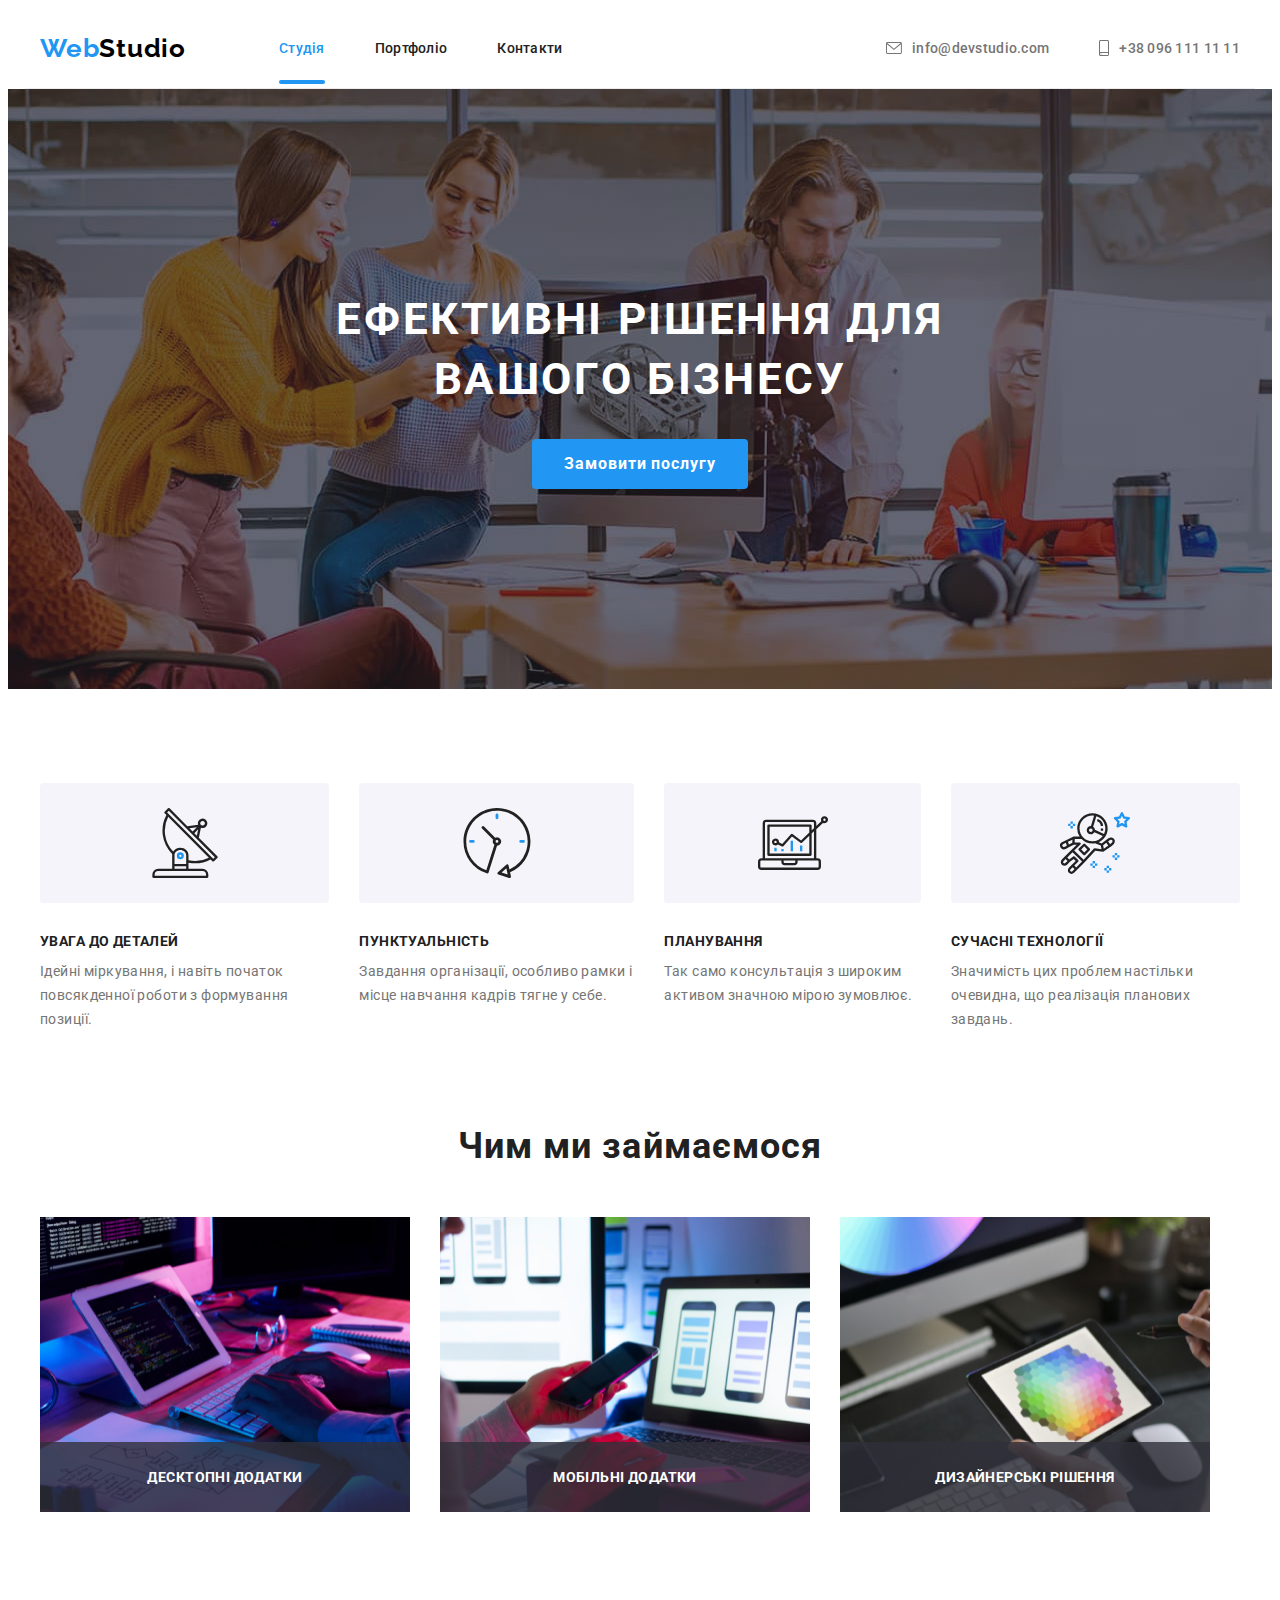
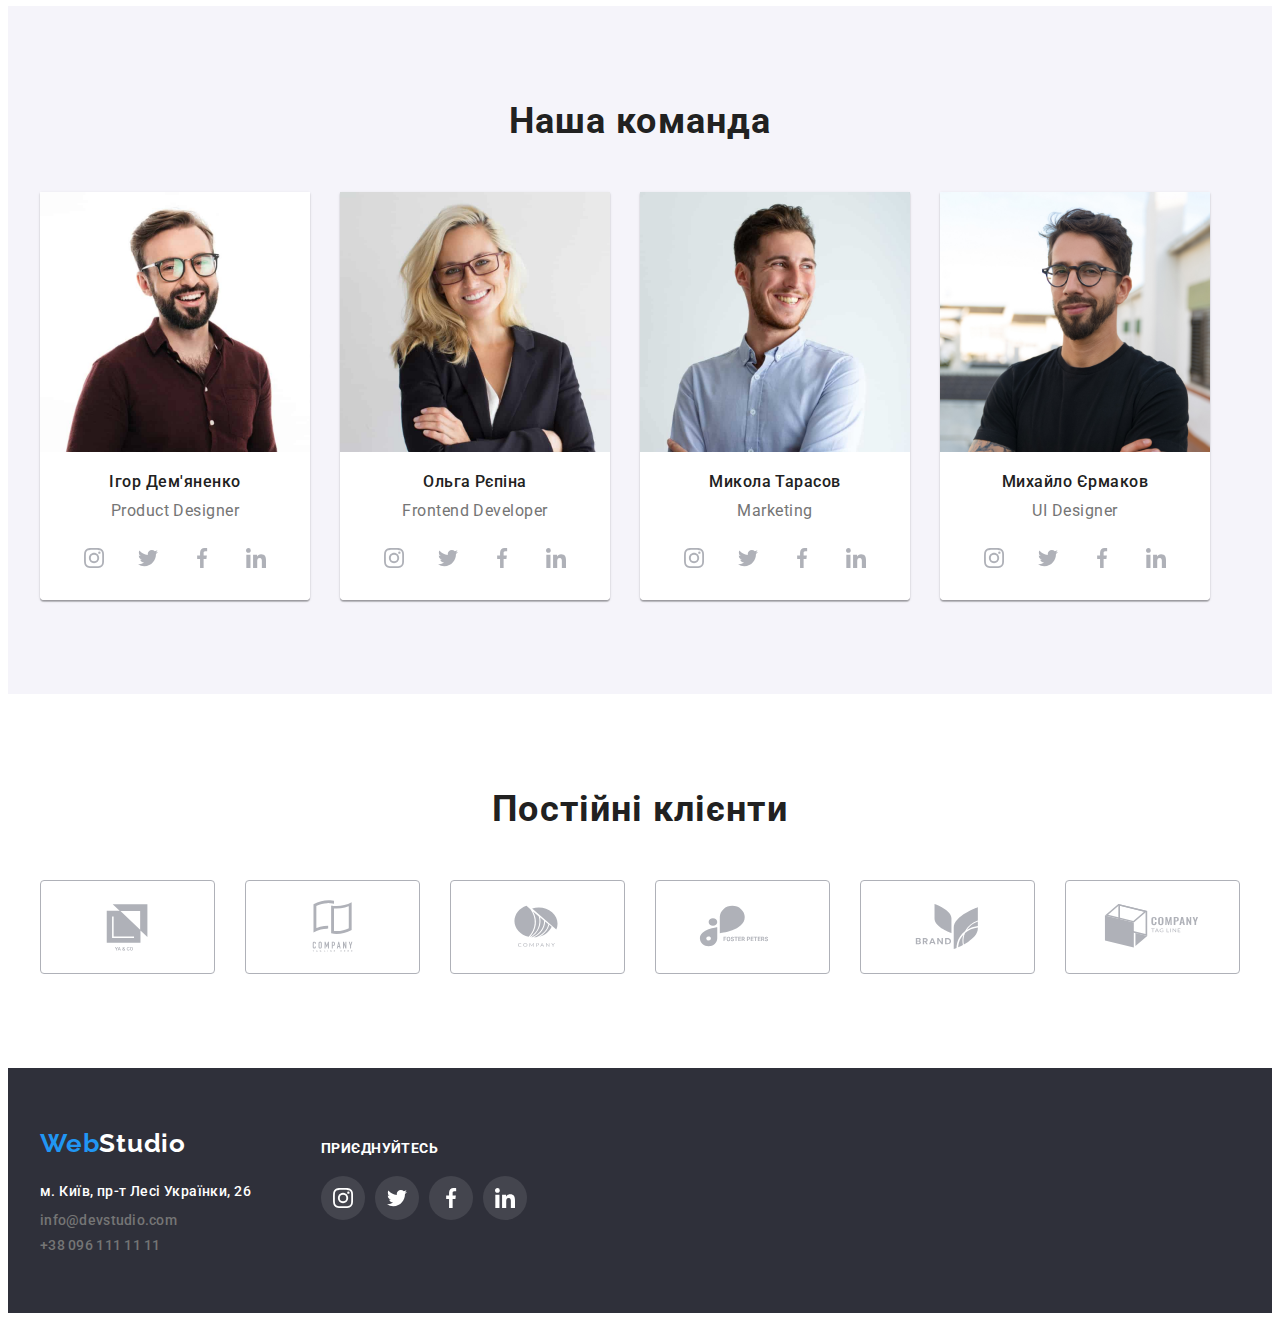
==== index.html @ 2f26e090 "start hw6" ====
<!DOCTYPE html>
<html lang="uk">
  <head>
    <meta charset="UTF-8" />
    <meta http-equiv="X-UA-Compatible" content="IE=edge" />
    <meta name="viewport" content="width=device-width, initial-scale=1.0" />
    <title>Web Studio</title>
    <!-- Fonts -->
    <link rel="preconnect" href="https://fonts.googleapis.com" />
    <link rel="preconnect" href="https://fonts.gstatic.com" crossorigin />
    <link
      href="https://fonts.googleapis.com/css2?family=Raleway:wght@700&family=Roboto:wght@400;500;700;900&display=swap"
      rel="stylesheet"
    />
    <!-- Modern-normalize -->
    <link
      rel="stylesheet"
      href="https://cdnjs.cloudflare.com/ajax/libs/modern-normalize/1.1.0/modern-normalize.min.css"
      integrity="sha512-wpPYUAdjBVSE4KJnH1VR1HeZfpl1ub8YT/NKx4PuQ5NmX2tKuGu6U/JRp5y+Y8XG2tV+wKQpNHVUX03MfMFn9Q=="
      crossorigin="anonymous"
      referrerpolicy="no-referrer"
    />
    <!-- Custom styles -->
    <link rel="stylesheet" href="./css/styles.css" />
  </head>
  <body class="page">
    <!--Стрічка навігації-->

    <header class="header">
      <div class="container header-container">
        <a class="link header-link" href="./index.html"
          ><span class="logo-first-color">Web</span><span class="logo-second-color">Studio</span>
        </a>
        <nav class="main-nav">
          <ul class="list header-nav-list">
            <li class="list-item">
              <a class="link current" href="./index.html">Студія</a>
            </li>
            <li class="list-item">
              <a class="link" href="./portfolio.html">Портфоліо</a>
            </li>
            <li class="list-item">
              <a class="link contacts" href="./index.html">Контакти</a>
            </li>
          </ul>
        </nav>
        <ul class="list header-list">
          <li>
            <a class="address-link" href="mailto:info@devstudio.com">
              <svg class="contacts-icon" width="16" height="12">
                <use href="./imeges/icons.svg#icon-envelope"></use>
              </svg>
              info@devstudio.com</a
            >
          </li>
          <li>
            <a class="address-link" href="tel:+380961111111">
              <svg class="contacts-icon" width="10" height="16">
                <use href="./imeges/icons.svg#icon-smartphone"></use>
              </svg>
              +38 096 111 11 11</a
            >
          </li>
        </ul>
      </div>
    </header>

    <main>
      <section class="section hero">
        <div class="container">
          <h1 class="hero-title">Ефективні рішення для вашого бізнесу</h1>
          <button class="hero-btn" type="button" data-modal-open>Замовити послугу</button>
        </div>
      </section>

      <!--Переваги компанії-->

      <section class="section about">
        <div class="container">
          <h2 class="about-title">Переваги компанії</h2>
          <ul class="list container-about">
            <li class="about-item">
              <div class="about-block">
                <svg class="about-icon" width="70" height="70">
                  <use href="./imeges/icons.svg#icon-antenna"></use>
                </svg>
              </div>
              <h3 class="about-preference">Увага до деталей</h3>
              <p class="about-txt"
                >Ідейні міркування, і навіть початок повсякденної роботи з формування позиції.</p
              >
            </li>
            <li class="about-item">
              <div class="about-block">
                <svg class="about-icon" width="70" height="70">
                  <use href="./imeges/icons.svg#icon-clock"></use>
                </svg>
              </div>
              <h3 class="about-preference">Пунктуальність</h3>
              <p class="about-txt"
                >Завдання організації, особливо рамки і місце навчання кадрів тягне у себе.</p
              >
            </li>
            <li class="about-item">
              <div class="about-block">
                <svg class="about-icon" width="70" height="70">
                  <use href="./imeges/icons.svg#icon-diagram"></use>
                </svg>
              </div>
              <h3 class="about-preference">Планування</h3>
              <p class="about-txt"
                >Так само консультація з широким активом значною мірою зумовлює.</p
              >
            </li>
            <li class="about-item">
              <div class="about-block">
                <svg class="about-icon" width="70" height="70">
                  <use href="./imeges/icons.svg#icon-astronaut"></use>
                </svg>
              </div>
              <h3 class="about-preference">Сучасні технології</h3>
              <p class="about-txt"
                >Значимість цих проблем настільки очевидна, що реалізація планових завдань.</p
              >
            </li>
          </ul>
        </div>
      </section>

      <!--Діяльність компанії-->

      <section class="section activity">
        <div class="container">
          <h2 class="activity-title">Чим ми займаємося</h2>
          <ul class="list container-activity">
            <li class="activity-item">
              <div class="act-thumb">
                <img
                  class="activity-img"
                  src="./imeges/company-activity/img.jpg"
                  alt="image-programer"
                  width="370"
                  height="295"
                />
                <div class="act-img-bloc">
                  <p class="act-img-title">Десктопні додатки</p>
                </div>
              </div>
            </li>
            <li class="activity-item">
              <div class="act-thumb">
              <img
                class="activity-img"
                src="./imeges/company-activity/img2.jpg"
                alt="developing-application"
                width="370"
                height="295"
              />
              <div class="act-img-bloc">
                <p class="act-img-title">Мобільні додатки</p>
              </div>
            </div>
            </li>
            <li class="activity-item">
              <div class="act-thumb">
              <img
                class="activity-img"
                src="./imeges/company-activity/img3.jpg"
                alt="web-design"
                width="370"
                height="295"
              />
              <div class="act-img-bloc">
                <p class="act-img-title">Дизайнерські рішення</p>
              </div>
            </div>
            </li>
          </ul>
        </div>
      </section>

      <!--Наша команда-->

      <section class="section team">
        <div class="container">
          <h2 class="team-title">Наша команда</h2>
          <ul class="list container-team">
            <li class="team-item">
              <img
                class="team-img"
                src="./imeges/our_team/img21.jpg"
                alt="igor_demjanenco"
                width="270"
                height="260"
              />
              <div class="team-card">
                <h3 class="team-expert">Ігор Дем'яненко</h3>
                <p class="team-profil">Product Designer</p>
                <ul class="social-list list">
                  <li class="social-item">
                    <a
                      class="social-link link"
                      href="https://www.instagram.com"
                      target="_blank"
                      rel="noopener noreferrer"
                      aria-label="Instagram"
                    >
                      <svg class="social-icon" width="20" height="20">
                        <use href="./imeges/icons.svg#icon-instagram"></use>
                      </svg>
                    </a>
                  </li>
                  <li class="social-item">
                    <a
                      class="social-link link"
                      href="https://twitter.com/"
                      target="_blank"
                      rel="noopener noreferrer"
                      aria-label="Instagram"
                    >
                      <svg class="social-icon" width="20" height="20">
                        <use href="./imeges/icons.svg#icon-twitter"></use>
                      </svg>
                    </a>
                  </li>
                  <li class="social-item">
                    <a
                      class="social-link link"
                      href="https://facebook.com/"
                      target="_blank"
                      rel="noopener noreferrer"
                      aria-label="Instagram"
                    >
                      <svg class="social-icon" width="20" height="20">
                        <use href="./imeges/icons.svg#icon-facebook"></use>
                      </svg>
                    </a>
                  </li>
                  <li class="social-item">
                    <a
                      class="social-link link"
                      href="https://www.linkedin.com"
                      target="_blank"
                      rel="noopener noreferrer"
                      aria-label="Instagram"
                    >
                      <svg class="social-icon" width="20" height="20">
                        <use href="./imeges/icons.svg#icon-linkedin"></use>
                      </svg>
                    </a>
                  </li>
                </ul>
              </div>
            </li>
            <li class="team-item">
              <img
                class="team-img"
                src="./imeges/our_team/img22.jpg"
                alt="olga_repina"
                width="270"
                height="260"
              />
              <div class="team-card">
                <h3 class="team-expert">Ольга Рєпіна</h3>
                <p class="team-profil">Frontend Developer</p>
                <ul class="social-list list">
                  <li class="social-item">
                    <a
                      class="social-link link"
                      href="https://www.instagram.com"
                      target="_blank"
                      rel="noopener noreferrer"
                      aria-label="Instagram"
                    >
                      <svg class="social-icon" width="20" height="20">
                        <use href="./imeges/icons.svg#icon-instagram"></use>
                      </svg>
                    </a>
                  </li>
                  <li class="social-item">
                    <a
                      class="social-link link"
                      href="https://twitter.com/"
                      target="_blank"
                      rel="noopener noreferrer"
                      aria-label="Instagram"
                    >
                      <svg class="social-icon" width="20" height="20">
                        <use href="./imeges/icons.svg#icon-twitter"></use>
                      </svg>
                    </a>
                  </li>
                  <li class="social-item">
                    <a
                      class="social-link link"
                      href="https://facebook.com/"
                      target="_blank"
                      rel="noopener noreferrer"
                      aria-label="Instagram"
                    >
                      <svg class="social-icon" width="20" height="20">
                        <use href="./imeges/icons.svg#icon-facebook"></use>
                      </svg>
                    </a>
                  </li>
                  <li class="social-item">
                    <a
                      class="social-link link"
                      href="https://www.linkedin.com"
                      target="_blank"
                      rel="noopener noreferrer"
                      aria-label="Instagram"
                    >
                      <svg class="social-icon" width="20" height="20">
                        <use href="./imeges/icons.svg#icon-linkedin"></use>
                      </svg>
                    </a>
                  </li>
                </ul>
              </div>
            </li>
            <li class="team-item">
              <img
                class="team-img"
                src="./imeges/our_team/img23.jpg"
                alt="mykola_tarasov"
                width="270"
                height="260"
              />
              <div class="team-card">
                <h3 class="team-expert">Микола Тарасов</h3>
                <p class="team-profil">Marketing</p>
                <ul class="social-list list">
                  <li class="social-item">
                    <a
                      class="social-link link"
                      href="https://www.instagram.com"
                      target="_blank"
                      rel="noopener noreferrer"
                      aria-label="Instagram"
                    >
                      <svg class="social-icon" width="20" height="20">
                        <use href="./imeges/icons.svg#icon-instagram"></use>
                      </svg>
                    </a>
                  </li>
                  <li class="social-item">
                    <a
                      class="social-link link"
                      href="https://twitter.com/"
                      target="_blank"
                      rel="noopener noreferrer"
                      aria-label="Instagram"
                    >
                      <svg class="social-icon" width="20" height="20">
                        <use href="./imeges/icons.svg#icon-twitter"></use>
                      </svg>
                    </a>
                  </li>
                  <li class="social-item">
                    <a
                      class="social-link link"
                      href="https://facebook.com/"
                      target="_blank"
                      rel="noopener noreferrer"
                      aria-label="Instagram"
                    >
                      <svg class="social-icon" width="20" height="20">
                        <use href="./imeges/icons.svg#icon-facebook"></use>
                      </svg>
                    </a>
                  </li>
                  <li class="social-item">
                    <a
                      class="social-link link"
                      href="https://www.linkedin.com"
                      target="_blank"
                      rel="noopener noreferrer"
                      aria-label="Instagram"
                    >
                      <svg class="social-icon" width="20" height="20">
                        <use href="./imeges/icons.svg#icon-linkedin"></use>
                      </svg>
                    </a>
                  </li>
                </ul>
              </div>
            </li>
            <li class="team-item">
              <img
                class="team-img"
                src="./imeges/our_team/img24.jpg"
                alt="mykhailo_ermakov"
                width="270"
                height="260"
              />
              <div class="team-card">
                <h3 class="team-expert">Михайло Єрмаков</h3>
                <p class="team-profil">UI Designer</p>
                <ul class="social-list list">
                  <li class="social-item">
                    <a
                      class="social-link link"
                      href="https://www.instagram.com"
                      target="_blank"
                      rel="noopener noreferrer"
                      aria-label="Instagram"
                    >
                      <svg class="social-icon" width="20" height="20">
                        <use href="./imeges/icons.svg#icon-instagram"></use>
                      </svg>
                    </a>
                  </li>
                  <li class="social-item">
                    <a
                      class="social-link link"
                      href="https://twitter.com/"
                      target="_blank"
                      rel="noopener noreferrer"
                      aria-label="Instagram"
                    >
                      <svg class="social-icon" width="20" height="20">
                        <use href="./imeges/icons.svg#icon-twitter"></use>
                      </svg>
                    </a>
                  </li>
                  <li class="social-item">
                    <a
                      class="social-link link"
                      href="https://facebook.com/"
                      target="_blank"
                      rel="noopener noreferrer"
                      aria-label="Instagram"
                    >
                      <svg class="social-icon" width="20" height="20">
                        <use href="./imeges/icons.svg#icon-facebook"></use>
                      </svg>
                    </a>
                  </li>
                  <li class="social-item">
                    <a
                      class="social-link link"
                      href="https://www.linkedin.com"
                      target="_blank"
                      rel="noopener noreferrer"
                      aria-label="Instagram"
                    >
                      <svg class="social-icon" width="20" height="20">
                        <use href="./imeges/icons.svg#icon-linkedin"></use>
                      </svg>
                    </a>
                  </li>
                </ul>
              </div>
            </li>
          </ul>
        </div>
      </section>

      <!--Клієнти компанії-->
      <section class="section client">
        <div class="container">
          <h2 class="client-title">Постійні клієнти</h2>
          <ul class="list clients-list">
            <li class="client-item">
              <a class="link client-link" href="">
                <svg class="client-icon" width="106" height="60">
                  <use href="./imeges/icons.svg#icon-Logo"></use>
                </svg>
              </a>
            </li>
            <li class="client-item">
              <a class="link client-link" href="">
                <svg class="client-icon" width="106" height="60">
                  <use href="./imeges/icons.svg#icon-Logo-1"></use>
                </svg>
              </a>
            </li>
            <li class="client-item">
              <a class="link client-link" href="">
                <svg class="client-icon" width="106" height="60">
                  <use href="./imeges/icons.svg#icon-Logo-2"></use>
                </svg>
              </a>
            </li>
            <li class="client-item">
              <a class="link client-link" href="">
                <svg class="client-icon" width="106" height="60">
                  <use href="./imeges/icons.svg#icon-Logo-3"></use>
                </svg>
              </a>
            </li>
            <li class="client-item">
              <a class="link client-link" href="">
                <svg class="client-icon" width="106" height="60">
                  <use href="./imeges/icons.svg#icon-Logo-4"></use>
                </svg>
              </a>
            </li>
            <li class="client-item">
              <a class="link client-link" href="">
                <svg class="client-icon" width="106" height="60">
                  <use href="./imeges/icons.svg#icon-Logo-5"></use>
                </svg>
              </a>
            </li>
          </ul>
        </div>
      </section>
    </main>

    <!--Нижній блок-->

    <footer class="footer">
      <div class="container footer-info">
        <div class="first-column">
          <a class="link" href="./index.html"
            ><span class="logo-first-color">Web</span
            ><span class="logo-sec-col-footer">Studio</span></a
          >
          <address class="container-address" style="font-style: normal">
            <ul class="list">
              <li class="address-link">
                <a
                  class="link address"
                  href="https://goo.gl/maps/CPtrU1FHBa2aNyZL9"
                  target="_blank"
                  rel="noopener noreferrer"
                  >м. Київ, пр-т Лесі Українки, 26</a
                >
              </li>
              <li class="address-item">
                <a class="address-link" href="mailto:info@devstudio.com">info@devstudio.com</a>
              </li>
              <li class="address-item">
                <a class="address-link" href="tel:+380961111111">+38 096 111 11 11</a>
              </li>
            </ul>
          </address>
        </div>
        <div class="social-icons-footer">
          <h3 class="under-social-icons">Приєднуйтесь</h3>
          <ul class="ft-social-list list">
            <li class="ft-social-item">
              <a
                class="ft-social-link link"
                href="https://www.instagram.com"
                target="_blank"
                rel="noopener noreferrer"
                aria-label="Instagram"
              >
                <svg class="ft-social-icon" width="20" height="20">
                  <use href="./imeges/icons.svg#icon-instagram"></use>
                </svg>
              </a>
            </li>
            <li class="social-item">
              <a
                class="ft-social-link link"
                href="https://twitter.com/"
                target="_blank"
                rel="noopener noreferrer"
                aria-label="Instagram"
              >
                <svg class="ft-social-icon" width="20" height="20">
                  <use href="./imeges/icons.svg#icon-twitter"></use>
                </svg>
              </a>
            </li>
            <li class="social-item">
              <a
                class="ft-social-link link"
                href="https://facebook.com/"
                target="_blank"
                rel="noopener noreferrer"
                aria-label="Instagram"
              >
                <svg class="ft-social-icon" width="20" height="20">
                  <use href="./imeges/icons.svg#icon-facebook"></use>
                </svg>
              </a>
            </li>
            <li class="social-item">
              <a
                class="ft-social-link link"
                href="https://www.linkedin.com"
                target="_blank"
                rel="noopener noreferrer"
                aria-label="Instagram"
              >
                <svg class="ft-social-icon" width="20" height="20">
                  <use href="./imeges/icons.svg#icon-linkedin"></use>
                </svg>
              </a>
            </li>
          </ul>
        </div>
      </div>
    </footer>

    <!--Modal window-->
    <div class="beckdrop is-hidden" data-modal>
      <div class="modal">
        <button class="modal-btn" type="button" data-modal-close>
          <svg class="icon-close" width="18" height="18">
            <use href="./imeges/icons.svg#icon-close"></use>
          </svg>
        </button>
      </div>
    </div>
    <script src="./js/modal.js"></script>
  </body>
</html>
---- css/styles.css ----
:root {
  /* Fonts */
  --main-font: 'Roboto', sans-serif;
  --secondary-font: 'Raleway', sans-serif;

  /* colors */
  --main-txt-cl: #212121;
  --light-txt-cl: #757575;
  --other-txt-cl: #ffffff;
  --accent-txt-cl: #2196f3;
  --gray-icon-cl: #afb1b8;

  /* Others */

  --anim-hover: 250ms cubic-bezier(0.4, 0, 0.2, 1);
}

.page {
  font-family: var(--main-font);
  font-size: 14px;
  text-align: center;
  color: var(--main-txt-cl);
}

/* reset */
.link,
.address-link {
  text-decoration: none;
}
.list {
  list-style: none;
}

.section {
  padding-top: 94px;
  padding-bottom: 94px;
}

h1,
h2,
h3,
h4,
h5,
h6,
p {
  margin: 0;
}

img {
  display: block;
}

.link {
  text-decoration: none;
  color: currentColor;
}

.list {
  list-style: none;
  margin: 0;
  padding: 0;
}

.container {
  width: 1200px;
  padding-left: 15px;
  padding-right: 15px;
  margin-left: auto;
  margin-right: auto;
}

/**
    |============================
    | Header
    |============================
  */

.header {
  text-align: left;
}

.header-container {
  display: flex;
  border-bottom: 1px solid #ececec;
  align-items: center;
}
.logo-first-color,
.logo-second-color,
.logo-sec-col-footer {
  font-family: var(--secondary-font);
  font-style: normal;
  font-weight: 700;
  font-size: 26px;
  line-height: 31px;
  letter-spacing: 0.03em;
}

.logo-first-color {
  color: var(--accent-txt-cl);
}

.logo-second-color {
  color: #000000;
}

.main-nav {
  margin-left: 93px;
  padding-top: 32px;
  padding-bottom: 32px;
}

.header-nav-list {
  display: flex;
  gap: 50px;
}

.header-list {
  display: flex;
  padding-top: 32px;
  margin-left: auto;
  gap: 50px;
  padding-bottom: 32px;
}

.link,
.address-link {
  font-weight: 500;
  line-height: calc(16 / 14);
  letter-spacing: 0.02em;
  color: var(--main-txt-cl);
  transition: color var(--anim-hover);
}

.address-link {
  color: var(--light-txt-cl);
  display: flex;
  gap: 10px;
  align-items: center;
}

.link:hover,
.link:focus,
.current,
.link:focus,
.address-link:hover,
.address-link:focus {
  color: var(--accent-txt-cl);
}

.contacts-icon {
  fill: currentColor;
}

.current {
  position: relative;
}

.current::after {
  content: '';
  display: block;

  position: absolute;
  left: 0;
  bottom: -28px;

  width: 100%;
  height: 4px;
  border-radius: 2px; 
  background-color: var(--accent-txt-cl);
}

/**
    |============================
    | Hero
    |============================
  */

.hero {
  max-width: 1600px;
  margin-left: auto;
  margin-right: auto;
  background-image: linear-gradient(to right, rgb(47, 48, 58, 0.4), rgba(47, 48, 58, 0.4)),
    url(../imeges/fon-img/Img.jpg);
  background-repeat: no-repeat;
  background-size: cover;
  background-position: center;

  background-color: #2f303a;
  padding-top: 200px;
  padding-bottom: 200px;
}

.hero-title {
  font-size: 44px;
  line-height: calc(60 / 44);
  letter-spacing: 0.06em;
  color: var(--other-txt-cl);
  text-transform: uppercase;
  margin-bottom: 30px;
  width: 696px;
  margin-left: auto;
  margin-right: auto;
}

.hero-btn {
  font-family: inherit;
  font-weight: 700;
  font-size: 16px;
  line-height: calc(30 / 16);
  letter-spacing: 0.06em;
  color: var(--other-txt-cl);
  background-color: var(--accent-txt-cl);
  cursor: pointer;
  border-radius: 4px;
  padding: 10px 32px;
  border: none;
  transition: background-color var(--anim-hover);
}


.hero-btn:hover,
.hero-btn:focus {
  background-color: #188ce8;
}

/**
    |============================
    | About
    |============================
  */
.about {
  text-align: left;
}

.container-about {
  display: flex;
  gap: 30px;
}

.about-item {
  flex-basis: ((100%-90px) / 4);
}

.about-block {
  display: flex;
  background-color: #f5f4fa;
  height: 120px;
  align-items: center;
  justify-content: center;
  border-radius: 4px;
  margin-bottom: 30px;
}

.about-title {
  position: absolute;
  width: 1px;
  height: 1px;
  margin: -1px;
  border: 0;
  padding: 0;
  white-space: nowrap;
  clip-path: inset(100%);
  clip: rect(0 0 0 0);
}

.about-preference {
  font-weight: 700;
  font-size: 14px;
  line-height: calc(16 / 14);
  letter-spacing: 0.03em;
  text-transform: uppercase;
}

.about-txt {
  font-size: 14px;
  line-height: calc(24 / 14);
  letter-spacing: 0.03em;
  color: var(--light-txt-cl);
  margin-top: 10px;
}

/**
    |============================
    | Activity
    |============================
  */

.activity {
  padding-top: 0px;
}

.activity-title {
  font-weight: 700;
  font-size: 36px;
  line-height: calc(42 / 36);
  letter-spacing: 0.03em;
  
}

.container-activity {
  display: flex;
  gap: 30px;
  margin-top: 50px;
  padding-top: 0px;
}

.act-thumb {
position: relative;
}

.act-img-bloc {
  position: absolute;
  bottom: 0;
  left: 0;

  width: 100%;
  height: 70px;
  background:rgba(47, 48, 58, 0.8);
  

  display: flex;
  align-items: center;
  justify-content: center;
}

.act-img-title {
  text-transform: uppercase;
  color: var(--other-txt-cl);
  font-weight: 700;
  line-height: calc(16 / 14);
  letter-spacing: 0.03em;
}










.act-img-title {

}

/**
    |============================
    | Team
    |============================
  */

.team {
  background-color: #f5f4fa;
}

.team-title {
  font-weight: 700;
  font-size: 36px;
  line-height: calc(42 / 36);
  letter-spacing: 0.03em;
}

.container-team {
  display: flex;
  margin-top: 50px;
  gap: 30px;
}

.team-card {
  padding-top: 20px;
  padding-bottom: 20px;
  background-color: var(--other-txt-cl);
  border-radius: 0px 0px 4px 4px;
}
.team-item {
  box-shadow: 0px 1px 3px rgba(0, 0, 0, 0.12), 0px 1px 1px rgba(0, 0, 0, 0.14),
    0px 2px 1px rgba(0, 0, 0, 0.2);
  border-radius: 0px 0px 4px 4px;
}

.team-expert {
  font-weight: 500;
  font-size: 16px;
  line-height: calc(19 / 16);
  letter-spacing: 0.03em;
  margin-bottom: 10px;
}

.team-profil {
  font-size: 16px;
  line-height: calc(19 / 16);
  letter-spacing: 0.03em;
  color: var(--light-txt-cl);
  margin-bottom: 16px;
}

.social-list {
  display: flex;
  gap: 10px;
  justify-content: center;
}

.social-link {
  display: flex;
  align-items: center;
  justify-content: center;
  width: 44px;
  height: 44px;
  background-color: var(--other-txt-cl);
  border-radius: 50%;
  color: var(--gray-icon-cl);
  transition: background-color var(--anim-hover), color var(--anim-hover);
}

.social-link:hover,
.social-link:focus {
  background-color: var(--accent-txt-cl);
  color: var(--other-txt-cl);
}

.social-icon {
  fill: currentColor;
}

/**
    |============================
    | Client
    |============================
  */

.client-title {
  font-weight: 700;
  font-size: 36px;
  line-height: calc(42 / 36);
  letter-spacing: 0.03em;
  margin-bottom: 50px;
}

.clients-list {
  display: flex;
  gap: 30px;
  justify-content: center;
}

.client-item {
  flex-basis: calc((100% - 150px) / 6);
}

.client-link {
  display: flex;
  align-items: center;
  justify-content: center;
  background-color: var(--other-txt-cl);
  color: var(--gray-icon-cl);
  height: 92px;
  border: 1px solid var(--gray-icon-cl);
  border-radius: 4px;
  transition: border-color var(--anim-hover), color var(--anim-hover);
}

.client-link:hover,
.client-link:focus {
  color: var(--accent-txt-cl);
  border-color: var(--accent-txt-cl);
}

.client-icon {
  fill: currentColor;
}

/**
    |============================
    | Footer
    |============================
  */

.footer {
  background-color: #2f303a;
  padding-top: 60px;
  padding-bottom: 60px;
}

.footer-info {
  display: flex;
  gap: 70px;
}

.footer,
.address {
  line-height: calc(24 / 14);
  letter-spacing: 0.03em;
  color: var(--other-txt-cl);
  text-align: left;
}

.container-address {
  margin-top: 20px;
}

.address-item {
  margin-top: 9px;
}

.logo-sec-col-footer {
  color: var(--other-txt-cl);
}

.under-social-icons {
  font-weight: 700;
  font-size: 14px;
  line-height: calc(16 / 14);
  letter-spacing: 0.03em;
  text-transform: uppercase;
  color: var(--other-txt-cl);
  margin-bottom: 20px;
  padding-top: 12px;
}

.ft-social-list {
  display: flex;
  gap: 10px;
  justify-content: center;
}

.ft-social-link {
  display: flex;
  align-items: center;
  justify-content: center;
  width: 44px;
  height: 44px;
  border-radius: 50%;
  background-color: rgba(255, 255, 255, 0.1);
  color: var(--other-txt-cl);
  transition: background-color var(--anim-hover), color var(--anim-hover);
}

.ft-social-link:hover,
.ft-social-link:focus {
  background-color: var(--accent-txt-cl);
  color: var(--other-txt-cl);
}

.ft-social-icon {
  fill: currentColor;
}

/*
    |============================
    |Modal window
    |============================
  */

.beckdrop {
  position: fixed;
  left: 0;
  top: 0;
  z-index: 100;

  width: 100%;
  height: 100%;
  background-color: rgba(0, 0, 0, 0.4);
  opacity: 1; 
  transition: opacity var(--anim-hover); 
}

.beckdrop.is-hidden {
  opacity: 0;
  pointer-events: none;
  visibility: hidden;
  opacity: 40%;
 
  
}

.modal {
  position: absolute;
  top: 50%;
  left: 50%;
  
  width: 528px;
  height: 581px;
  background: var(--other-txt-cl);
  box-shadow: 0px 1px 3px rgba(0, 0, 0, 0.12), 0px 1px 1px rgba(0, 0, 0, 0.14),
    0px 2px 1px rgba(0, 0, 0, 0.2);
  border-radius: 4px;

  transform: translate(-50%, -50%) scale(1); 
  transition: transform var(--anim-hover);

  animation: modal-anim 1000ms linear 200ms;
}

@keyframes modal-anim {
  0% {
    background-color: rgb(133, 25, 249);
    transform: rotate(360deg);
  }

  50% {
    background-color: rgb(46, 236, 246);
    transform: rotate(180deg);
  }

  100% {
    background-color: var(--other-txt-cl);
    transform: rotate(0px);
  }
}

.modal-btn {
  position: absolute;
  top: 8px;
  right: 8px;

  display: flex;
  align-items: center;
  justify-content: center;

  width: 30px;
  height: 30px;
  border-radius: 50%;
  background: var(--other-txt-cl);
  border: 1px solid rgba(0, 0, 0, 0.1);

  cursor: pointer;
}



/*
    |*********************************************************
    | Portfolio page
    |*********************************************************
  */

/*
    |============================
    |Filters
    |============================
  */

.container-filtrs {
  display: flex;
  gap: 8px;
  justify-content: center;
}

.filtrs-title {
  position: absolute;
  width: 1px;
  height: 1px;
  margin: -1px;
  border: 0;
  padding: 0;
  white-space: nowrap;
  clip-path: inset(100%);
  clip: rect(0 0 0 0);
  overflow: hidden;
}

.filtrs-btn {
  font-family: inherit;
  font-weight: 500;
  font-size: 16px;
  line-height: calc(26 / 16);
  letter-spacing: 0.03em;
  color: var(--main-txt-cl);
  background-color: #f5f4fa;
  padding: 6px 22px;
  border: none;
  border-radius: 4px;
  transition: background-color var(--anim-hover), 
  box-shadow var(--anim-hover),
  color var(--anim-hover);

  cursor: pointer;
}

.filtrs-btn:hover,
.filtrs-btn:focus {
  box-shadow: 0px 3px 1px rgba(0, 0, 0, 0.1), 0px 1px 2px rgba(0, 0, 0, 0.08),
    0px 2px 2px rgba(0, 0, 0, 0.12);
  color: var(--other-txt-cl);
  background-color: var(--accent-txt-cl);
}

.filtrs-btn:hover,
.filtrs-btn:focus {
  color: var(--other-txt-cl);
  background-color: var(--accent-txt-cl);
}

.filtrs-btn:active {
  color: var(--accent-txt-cl);
}

*/
/*
    |============================
    |Projects
    |============================
  */

.projects-title {
  position: absolute;
  width: 1px;
  height: 1px;
  margin: -1px;
  border: 0;
  padding: 0;
  white-space: nowrap;
  clip-path: inset(100%);
  clip: rect(0 0 0 0);
  overflow: hidden;
}

.container-project {
  display: flex;
  flex-wrap: wrap;
  margin-top: 50px;
  text-align: left;
}

.project-item {
  flex-basis: calc((100% - 60px) / 3);
  margin-right: 30px;
  margin-bottom: 30px;
}

.project-item:nth-child(3n) {
  margin-right: 0;
}

.project-item:nth-last-child(-n + 3) {
  margin-bottom: 0;
}

.project-link {
  display: block;
  transition: box-shadow var(--anim-hover);
}

.project-link:hover,
.project-link:focus {
  box-shadow: 0px 1px 1px rgba(0, 0, 0, 0.12), 0px 4px 4px rgba(0, 0, 0, 0.06),
    1px 4px 6px rgba(0, 0, 0, 0.16);
}

.project-thumb {
  position: relative;
  overflow: hidden;
}

.overlay {
  position: absolute;
  top: 0;
  left: 0;

  transform: translatey(100%);

  transition: transform var(--anim-hover);

  width: 100%;
  height: 101%;
  background: rgba(33, 150, 243, 0.9);
  padding: 20px;

  display: flex;
  align-items: center;
  justify-content: center;
}

.project-item:hover .overlay {
  transform: translatey(0);
}

.overlay-desc {
  color: var(--other-txt-cl);
  font-weight: 400;
  font-size: 18px;
  line-height: calc(28 / 18);
  letter-spacing: 0.03em;
}

.under-img {
  padding: 20px 24px;
  border-right: 1px solid #eeeeee;
  border-bottom: 1px solid #eeeeee;
  border-left: 1px solid #eeeeee;
}

.project-name {
  color: var(--main-txt-cl);
  font-weight: 700;
  font-size: 18px;
  line-height: calc(36 / 18);
  letter-spacing: 0.06em;
}

.project-filtr {
  font-size: 16px;
  line-height: calc(30 / 16);
  letter-spacing: 0.03em;
  color: var(--light-txt-cl);
  margin-top: 4px;
}
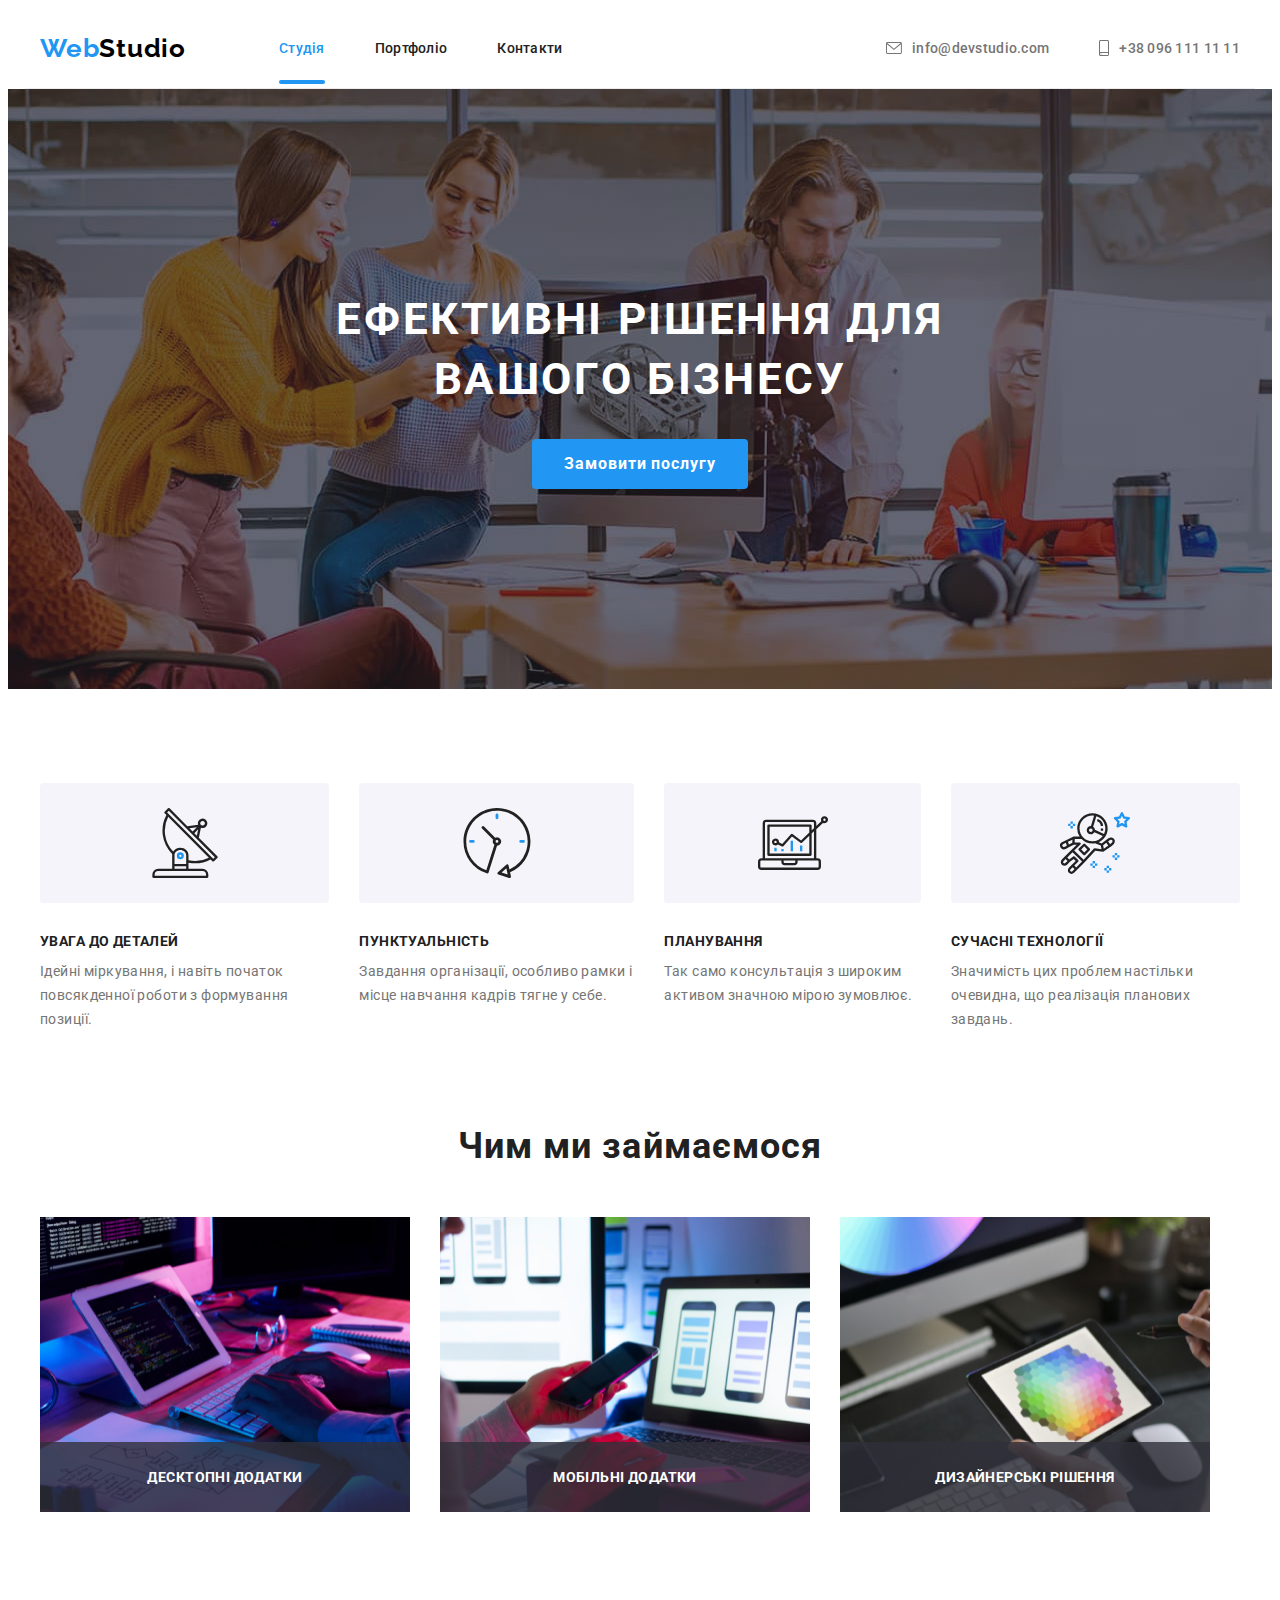
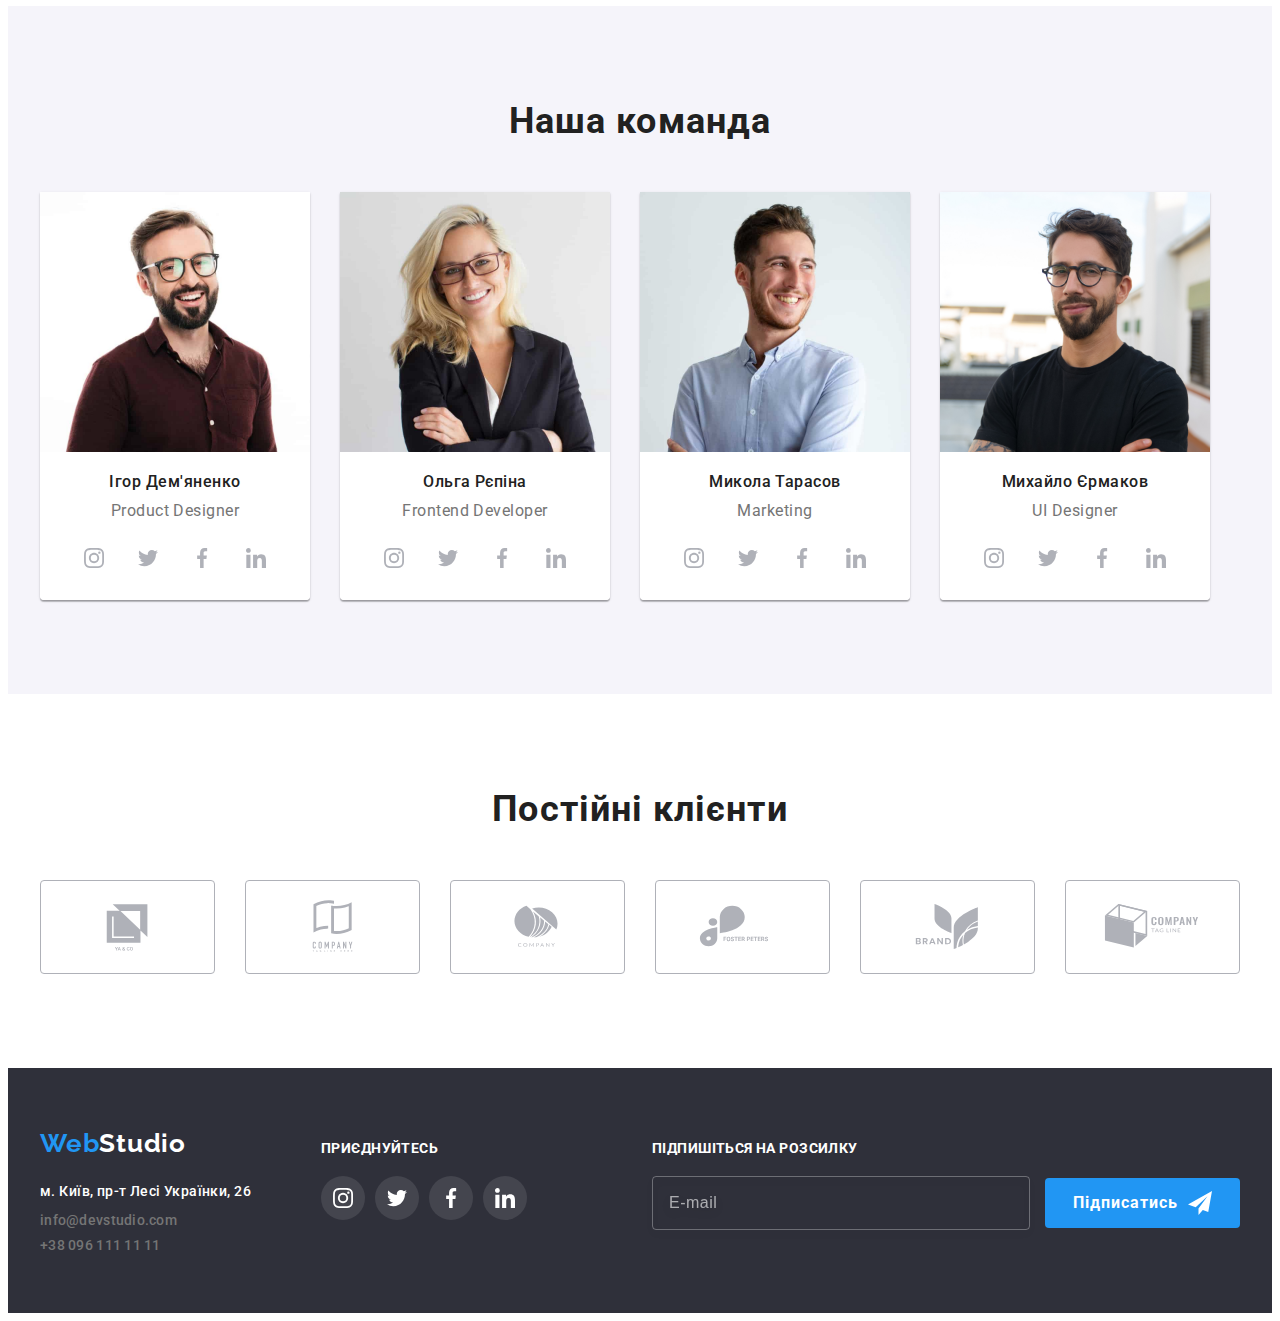
==== commit 59d0ea29: "hw 6 finish" ====
--- a/index.html
+++ b/index.html
@@ -149,31 +149,31 @@
             </li>
             <li class="activity-item">
               <div class="act-thumb">
-              <img
-                class="activity-img"
-                src="./imeges/company-activity/img2.jpg"
-                alt="developing-application"
-                width="370"
-                height="295"
-              />
-              <div class="act-img-bloc">
-                <p class="act-img-title">Мобільні додатки</p>
-              </div>
-            </div>
+                <img
+                  class="activity-img"
+                  src="./imeges/company-activity/img2.jpg"
+                  alt="developing-application"
+                  width="370"
+                  height="295"
+                />
+                <div class="act-img-bloc">
+                  <p class="act-img-title">Мобільні додатки</p>
+                </div>
+              </div>
             </li>
             <li class="activity-item">
               <div class="act-thumb">
-              <img
-                class="activity-img"
-                src="./imeges/company-activity/img3.jpg"
-                alt="web-design"
-                width="370"
-                height="295"
-              />
-              <div class="act-img-bloc">
-                <p class="act-img-title">Дизайнерські рішення</p>
-              </div>
-            </div>
+                <img
+                  class="activity-img"
+                  src="./imeges/company-activity/img3.jpg"
+                  alt="web-design"
+                  width="370"
+                  height="295"
+                />
+                <div class="act-img-bloc">
+                  <p class="act-img-title">Дизайнерські рішення</p>
+                </div>
+              </div>
             </li>
           </ul>
         </div>
@@ -595,6 +595,18 @@
             </li>
           </ul>
         </div>
+        <div class="email-form-ft">
+          <h3 class="ft-email-title">Підпишіться на розсилку</h3>
+          <lable class="ft-form-email">
+            <input class="ft-email" type="email" name="user-mail" required placeholder="E-mail" />
+            <button class="ft-btn-send" type="submit">
+              Підписатись
+              <svg class="ft-send-icon" width="24" height="24">
+                <use href="./imeges/icons.svg#icon-send"></use>
+              </svg>
+            </button>
+          </lable>
+        </div>
       </div>
     </footer>
 
@@ -606,6 +618,84 @@
             <use href="./imeges/icons.svg#icon-close"></use>
           </svg>
         </button>
+        <form class="register-form" name="register-form">
+          <strong class="register-form-title">Залиште свої дані, ми вам передзвонимо</strong>
+
+          <div class="register-form-group" role="group">
+            <label class="register-form-field">
+              <span class="register-form-label">Ім'я</span>
+              <input
+                class="register-form-input"
+                type="text"
+                name="user-name"
+                required
+                minlength="3"
+                placeholder="&nbsp;"
+              />
+              <svg class="register-form-icon" width="18" height="18">
+                <use href="./imeges/icons.svg#icon-person-form"></use>
+              </svg>
+            </label>
+
+            <label class="register-form-field">
+              <span class="register-form-label">Телефон</span>
+              <input
+                class="register-form-input"
+                type="text"
+                name="user-phone"
+                required
+                minlength="12"
+                maxlength="12"
+                placeholder="&nbsp;"
+              />
+              <svg class="register-form-icon" width="18" height="18">
+                <use href="./imeges/icons.svg#icon-phone-form"></use>
+              </svg>
+            </label>
+
+            <label class="register-form-field">
+              <span class="register-form-label">Пошта</span>
+              <input
+                class="register-form-input"
+                type="email"
+                name="user-mail"
+                required
+                placeholder="&nbsp;"
+              />
+              <svg class="register-form-icon" width="18" height="18">
+                <use href="./imeges/icons.svg#icon-email-form"></use>
+              </svg>
+            </label>
+
+            <label class="register-form-field">
+              <span class="register-form-label">Коментар</span>
+              <textarea
+                class="register-form-message"
+                name="user-message"
+                rows="5"
+                placeholder="Введіть текст"
+              ></textarea>
+            </label>
+          </div>
+
+          <label class="register-form-agreement">
+            <input
+              class="register-form-checkbox visually-hidden"
+              type="checkbox"
+              name="user-agreement"
+            />
+            <svg class="register-form-icons" width="16" height="15">
+              <use class="icon-checked" href="./imeges/icons.svg#icon-check-on"></use>
+              <use class="icon-unchecked" href="./imeges/icons.svg#icon-check-off"></use>
+            </svg>
+            <span class="register-form-desc">
+              Погоджуюся з розсилкою та приймаю
+              <a class="register-form-link" href="" target="_blank">Умови договору</a>
+            </span>
+          </label>
+
+          <button class="register-form-btn btn" type="submit">Відправити</button>
+        </form>
       </div>
     </div>
     <script src="./js/modal.js"></script>
--- a/css/styles.css
+++ b/css/styles.css
@@ -11,7 +11,6 @@
   --gray-icon-cl: #afb1b8;
 
   /* Others */
-
   --anim-hover: 250ms cubic-bezier(0.4, 0, 0.2, 1);
 }
 
@@ -165,7 +164,7 @@
 
   width: 100%;
   height: 4px;
-  border-radius: 2px; 
+  border-radius: 2px;
   background-color: var(--accent-txt-cl);
 }
 
@@ -216,7 +215,6 @@
   border: none;
   transition: background-color var(--anim-hover);
 }
-
 
 .hero-btn:hover,
 .hero-btn:focus {
@@ -294,7 +292,6 @@
   font-size: 36px;
   line-height: calc(42 / 36);
   letter-spacing: 0.03em;
-  
 }
 
 .container-activity {
@@ -305,7 +302,7 @@
 }
 
 .act-thumb {
-position: relative;
+  position: relative;
 }
 
 .act-img-bloc {
@@ -315,8 +312,7 @@
 
   width: 100%;
   height: 70px;
-  background:rgba(47, 48, 58, 0.8);
-  
+  background: rgba(47, 48, 58, 0.8);
 
   display: flex;
   align-items: center;
@@ -331,17 +327,7 @@
   letter-spacing: 0.03em;
 }
 
-
-
-
-
-
-
-
-
-
 .act-img-title {
-
 }
 
 /**
@@ -545,6 +531,80 @@
   fill: currentColor;
 }
 
+.ft-email-title {
+  font-weight: 700;
+  font-size: 14px;
+  line-height: calc(16 / 14);
+  letter-spacing: 0.03em;
+  text-transform: uppercase;
+  color: var(--other-txt-cl);
+  margin-bottom: 20px;
+  padding-top: 12px;
+}
+
+.email-form-ft {
+  margin-left: auto;
+}
+
+.ft-email {
+  width: 358px;
+  height: 50px;
+  background-color: inherit;
+  border: 1px solid rgba(255, 255, 255, 0.3);
+  filter: drop-shadow(0px 4px 4px rgba(0, 0, 0, 0.15));
+  border-radius: 4px;
+  padding-left: 16px;
+  outline: transparent;
+  
+
+  transition: border-color var(--anim-hover);
+}
+
+.ft-email:focus,
+.ft-email:not(:placeholder-shown) {
+  border-color: var(--accent-txt-cl);
+}
+
+.ft-email::placeholder {
+  font-size: 16px;
+  line-height: calc(20 / 16);
+  letter-spacing: 0.03em;
+  color: rgba(255, 255, 255, 0.6);
+}
+
+.ft-btn-send {
+  position: relative;
+  font-family: inherit;
+  font-weight: 700;
+  font-size: 16px;
+  line-height: calc(30 / 16);
+  letter-spacing: 0.06em;
+  color: var(--other-txt-cl);
+  background-color: var(--accent-txt-cl);
+  margin-left: 12px;
+  
+
+  border-radius: 4px;
+  padding: 10px 62px 10px 28px;
+  border: none;
+  transition: background-color var(--anim-hover);
+
+  cursor: pointer;
+}
+
+.ft-btn-send:hover,
+.ft-btn-send:focus {
+  background-color: #188ce8;
+}
+
+.ft-send-icon {
+  position: absolute;
+  right: 28px;
+  bottom: 13px;
+  margin-left: 10px;
+  fill: var(--other-txt-cl);
+}
+
 /*
     |============================
     |Modal window
@@ -560,8 +620,8 @@
   width: 100%;
   height: 100%;
   background-color: rgba(0, 0, 0, 0.4);
-  opacity: 1; 
-  transition: opacity var(--anim-hover); 
+  opacity: 1;
+  transition: opacity var(--anim-hover);
 }
 
 .beckdrop.is-hidden {
@@ -569,15 +629,13 @@
   pointer-events: none;
   visibility: hidden;
   opacity: 40%;
- 
-  
 }
 
 .modal {
   position: absolute;
   top: 50%;
   left: 50%;
-  
+
   width: 528px;
   height: 581px;
   background: var(--other-txt-cl);
@@ -585,27 +643,9 @@
     0px 2px 1px rgba(0, 0, 0, 0.2);
   border-radius: 4px;
 
-  transform: translate(-50%, -50%) scale(1); 
+  transform: translate(-50%, -50%) scale(1);
   transition: transform var(--anim-hover);
-
-  animation: modal-anim 1000ms linear 200ms;
-}
-
-@keyframes modal-anim {
-  0% {
-    background-color: rgb(133, 25, 249);
-    transform: rotate(360deg);
-  }
-
-  50% {
-    background-color: rgb(46, 236, 246);
-    transform: rotate(180deg);
-  }
-
-  100% {
-    background-color: var(--other-txt-cl);
-    transform: rotate(0px);
-  }
+  padding-bottom: 40px;
 }
 
 .modal-btn {
@@ -623,10 +663,194 @@
   background: var(--other-txt-cl);
   border: 1px solid rgba(0, 0, 0, 0.1);
 
+  transition: fill var(--anim-hover);
+
   cursor: pointer;
 }
 
-
+.modal-btn:hover,
+.modal-btn:focus {
+  fill: var(--accent-txt-cl);
+}
+
+.register-form-title {
+  display: block;
+  text-align: center;
+  font-weight: 700;
+  font-size: 20px;
+  line-height: calc(23 / 20);
+  letter-spacing: 0.03em;
+  margin-top: 40px;
+}
+
+.register-form-group {
+  margin-top: 12px;
+}
+
+.register-form-field {
+  position: relative;
+  display: block;
+  margin-bottom: 10px;
+  margin-left: 40px;
+  margin-right: 40px;
+}
+
+.register-form-input {
+  width: 100%;
+  height: 40px;
+  padding-left: 48px;
+  padding-right: 48px;
+
+  border: 1px solid rgba(33, 33, 33, 0.2);
+  border-radius: 4px;
+  outline: transparent;
+  transition: border-color var(--anim-hover);
+}
+
+.register-form-input:focus,
+.register-form-input:not(:placeholder-shown) {
+  border-color: var(--accent-txt-cl);
+}
+
+.register-form-input::placeholder {
+  opacity: 0;
+  transition: opacity var(--anim-hover);
+}
+
+.register-form-input:focus::placeholder {
+  opacity: 1;
+}
+
+.register-form-label {
+  display: block;
+  text-align: left;
+  font-size: 12px;
+  line-height: calc(14 / 12);
+  letter-spacing: 0.01em;
+  color: var(--light-txt-cl);
+  text-align: left;
+  margin-bottom: 4px;
+}
+
+.register-form-icon {
+  position: absolute;
+  bottom: 11px;
+  left: 12px;
+
+  transition: fill var(--anim-hover);
+}
+
+.register-form-input:focus ~ .register-form-icon {
+  fill: var(--accent-txt-cl);
+}
+
+.register-form-message {
+  display: block;
+  width: 100%;
+  height: 120px;
+  padding: 12px 16px;
+
+  font-size: 14px;
+
+  resize: none;
+  outline: transparent;
+  border: 1px solid rgba(33, 33, 33, 0.2);
+  border-radius: 4px;
+
+  transition: border-color var(--anim-hover);
+}
+
+.register-form-message::placeholder {
+  font-size: 12px;
+  line-height: calc(14 / 12);
+  letter-spacing: 0.01em;
+  color: rgba(117, 117, 117, 0.5);
+}
+
+.register-form-message:focus,
+.register-form-message:not(:placeholder-shown) {
+  border-color: var(--accent-txt-cl);
+}
+
+.register-form-field:last-child {
+  margin-bottom: 20px;
+}
+
+.register-form-agreement {
+  display: flex;
+  align-items: center;
+  justify-content: center;
+  gap: 8.38px;
+
+  margin-bottom: 30px;
+}
+
+.icon-checked {
+  opacity: 0;
+  fill: var(--accent-txt-cl);
+  transition: opacity var(--anim-hover);
+}
+
+.register-form-checkbox:checked + .register-form-icons .icon-checked {
+  opacity: 1;
+}
+.icon-unchecked {
+  transition: opacity var(--anim-hover);
+}
+
+.register-form-checkbox:checked + .register-form-icons .icon-unchecked {
+  opacity: 0;
+}
+
+.register-form-checkbox:focus + .register-form-icons {
+  outline-offset: 1px;
+}
+
+.register-form-desc {
+  line-height: (24 / 14);
+  letter-spacing: 0.03em;
+  color: var(--light-txt-cl);
+  user-select: none;
+}
+
+.register-form-link {
+  color: var(--accent-txt-cl);
+}
+
+.visually-hidden {
+  position: absolute;
+  width: 1px;
+  height: 1px;
+  margin: -1px;
+  border: 0;
+  padding: 0;
+  white-space: nowrap;
+  clip-path: inset(100%);
+  clip: rect(0 0 0 0);
+}
+
+.register-form-btn {
+  font-family: inherit;
+  font-weight: 700;
+  font-size: 16px;
+  line-height: calc(30 / 16);
+  letter-spacing: 0.06em;
+  color: var(--other-txt-cl);
+  background-color: var(--accent-txt-cl);
+
+  border-radius: 4px;
+  padding: 10px 52px;
+  border: none;
+  transition: background-color var(--anim-hover);
+  box-shadow: 0px 4px 4px rgba(0, 0, 0, 0.15);
+
+  cursor: pointer;
+}
+
+.register-form-btn:hover,
+.register-form-btn:focus {
+  background-color: #188ce8;
+}
 
 /*
     |*********************************************************
@@ -670,9 +894,8 @@
   padding: 6px 22px;
   border: none;
   border-radius: 4px;
-  transition: background-color var(--anim-hover), 
-  box-shadow var(--anim-hover),
-  color var(--anim-hover);
+  transition: background-color var(--anim-hover), box-shadow var(--anim-hover);
+  color: var(--anim-hover);
 
   cursor: pointer;
 }
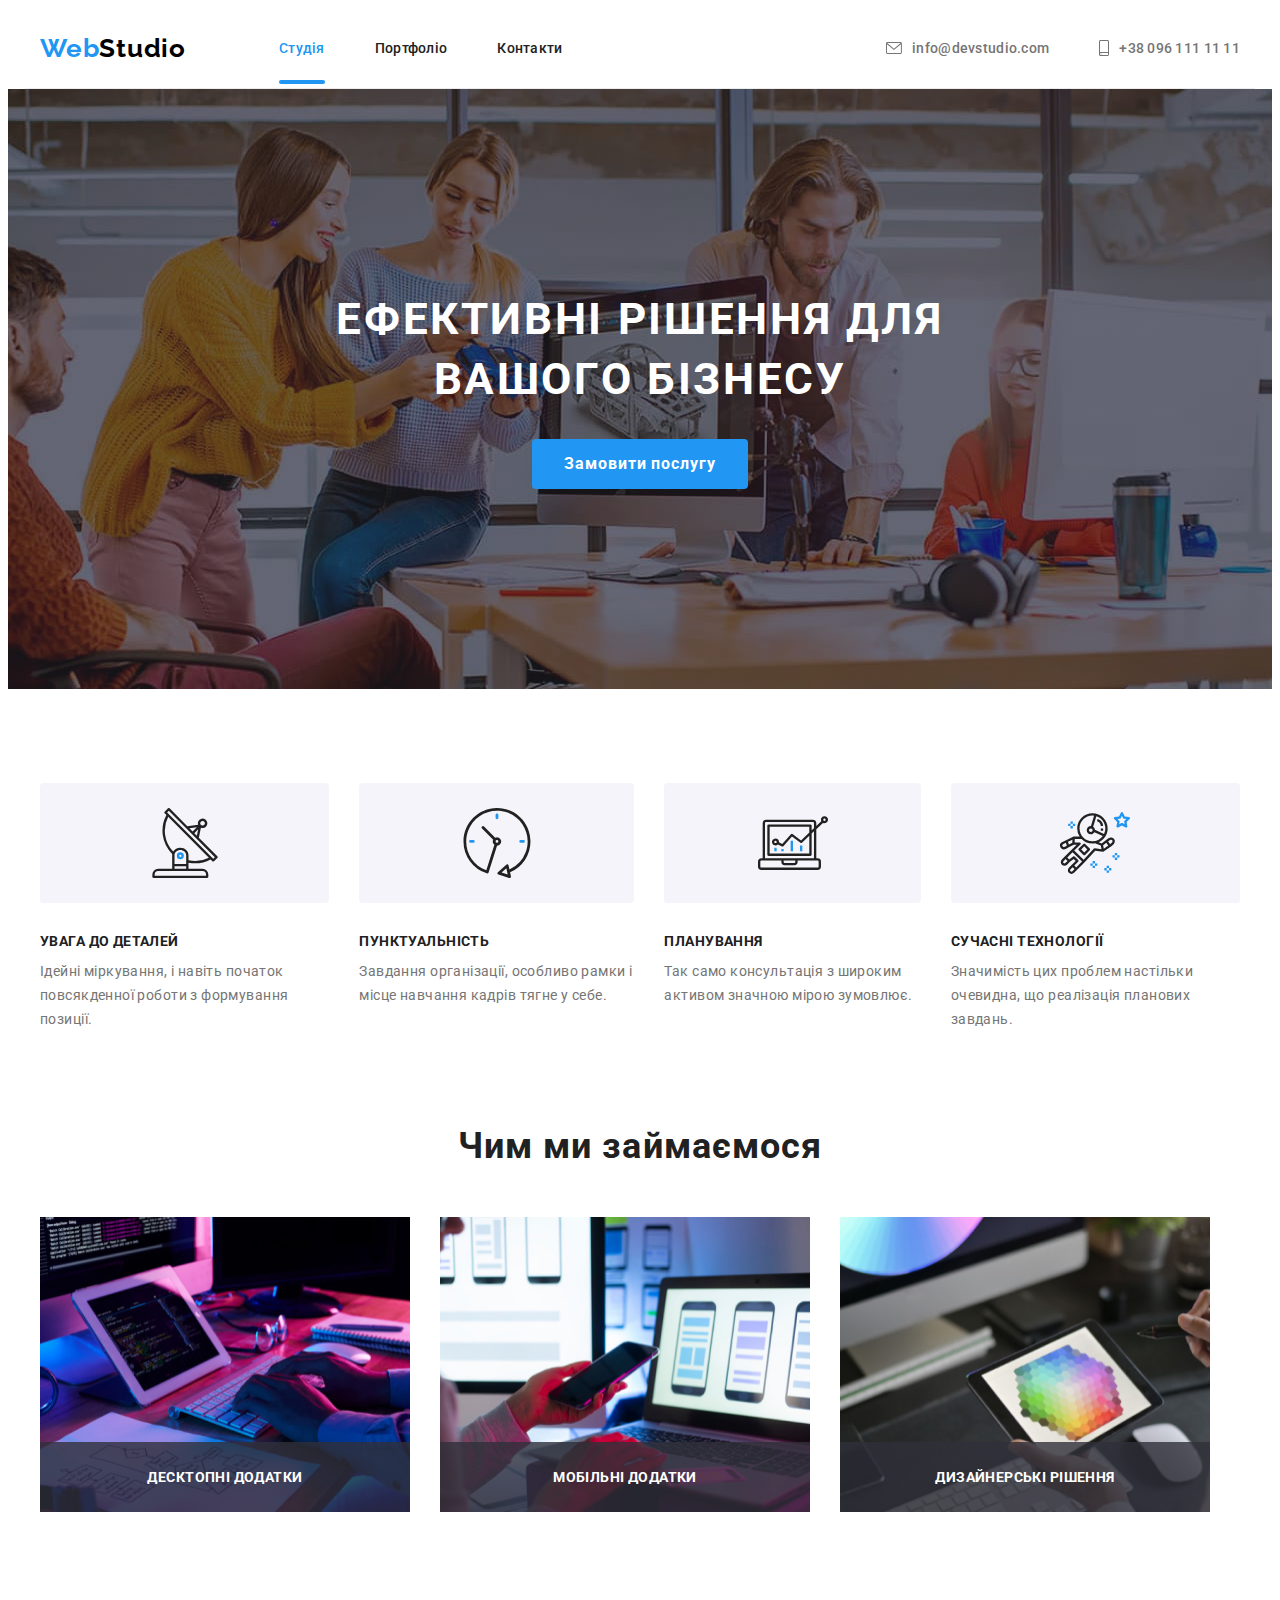
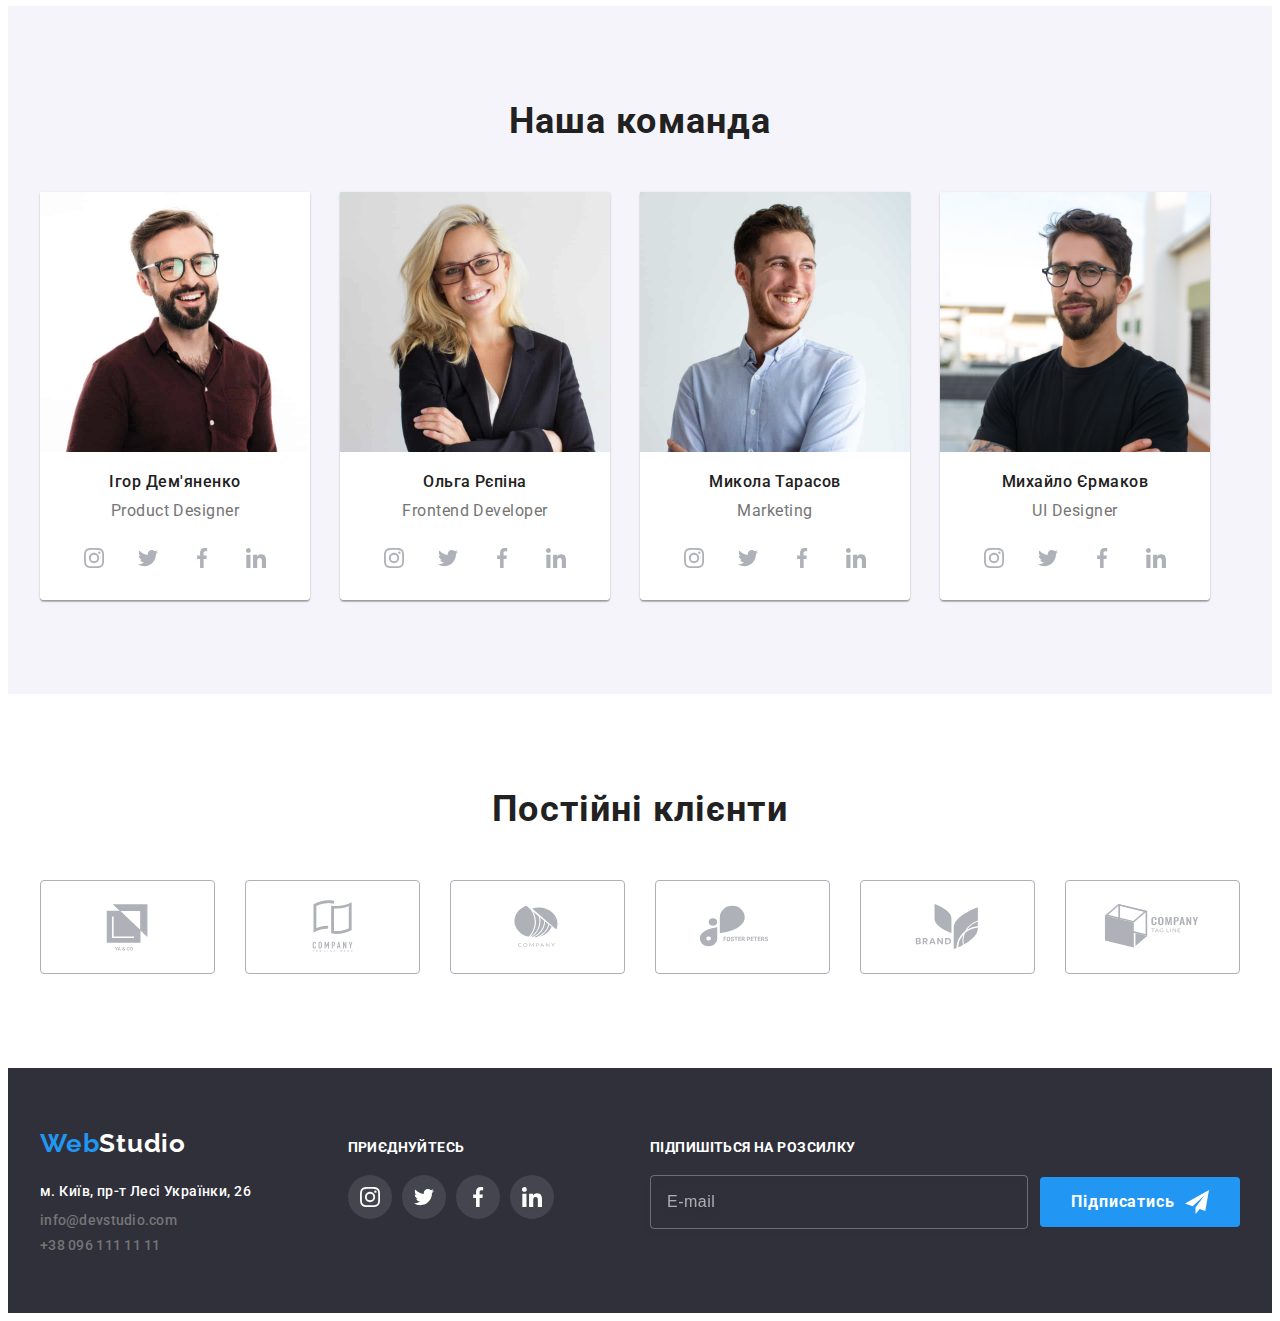
==== commit 279281c5: "12" ====
--- a/index.html
+++ b/index.html
@@ -539,7 +539,7 @@
           </address>
         </div>
         <div class="social-icons-footer">
-          <h3 class="under-social-icons">Приєднуйтесь</h3>
+          <p class="under-social-icons">Приєднуйтесь</p>
           <ul class="ft-social-list list">
             <li class="ft-social-item">
               <a
@@ -595,17 +595,19 @@
             </li>
           </ul>
         </div>
-        <div class="email-form-ft">
-          <h3 class="ft-email-title">Підпишіться на розсилку</h3>
-          <lable class="ft-form-email">
-            <input class="ft-email" type="email" name="user-mail" required placeholder="E-mail" />
+        <div>
+           <p class="ft-email-title">Підпишіться на розсилку</p>
+          <div class="email-form-ft">
+            <label class="ft-form-email">
+              <input class="ft-email" type="email" name="user-mail" required placeholder="E-mail" />
+            </label>
             <button class="ft-btn-send" type="submit">
               Підписатись
               <svg class="ft-send-icon" width="24" height="24">
                 <use href="./imeges/icons.svg#icon-send"></use>
               </svg>
             </button>
-          </lable>
+          </div>
         </div>
       </div>
     </footer>
@@ -618,9 +620,8 @@
             <use href="./imeges/icons.svg#icon-close"></use>
           </svg>
         </button>
+        <strong class="register-form-title">Залиште свої дані, ми вам передзвонимо</strong>
         <form class="register-form" name="register-form">
-          <strong class="register-form-title">Залиште свої дані, ми вам передзвонимо</strong>
-
           <div class="register-form-group" role="group">
             <label class="register-form-field">
               <span class="register-form-label">Ім'я</span>
--- a/css/styles.css
+++ b/css/styles.css
@@ -233,10 +233,13 @@
 .container-about {
   display: flex;
   gap: 30px;
+  
+  
+  
 }
 
 .about-item {
-  flex-basis: ((100%-90px) / 4);
+  flex-basis: calc((100%-90px) / 4);
 }
 
 .about-block {
@@ -469,7 +472,8 @@
 
 .footer-info {
   display: flex;
-  gap: 70px;
+  justify-content:space-between;
+  align-items: baseline;
 }
 
 .footer,
@@ -500,7 +504,7 @@
   text-transform: uppercase;
   color: var(--other-txt-cl);
   margin-bottom: 20px;
-  padding-top: 12px;
+  
 }
 
 .ft-social-list {
@@ -539,11 +543,13 @@
   text-transform: uppercase;
   color: var(--other-txt-cl);
   margin-bottom: 20px;
-  padding-top: 12px;
+  
 }
 
 .email-form-ft {
-  margin-left: auto;
+  display: flex;
+  justify-content: center;
+  align-items: center;
 }
 
 .ft-email {
@@ -555,11 +561,13 @@
   border-radius: 4px;
   padding-left: 16px;
   outline: transparent;
+  color: var(--light-txt-cl);
   
 
   transition: border-color var(--anim-hover);
 }
 
+.ft-email:hover,
 .ft-email:focus,
 .ft-email:not(:placeholder-shown) {
   border-color: var(--accent-txt-cl);
@@ -573,7 +581,11 @@
 }
 
 .ft-btn-send {
-  position: relative;
+  display: flex;
+  justify-content: center;
+  align-items: center;
+  width: 200px;
+  height: 50px;
   font-family: inherit;
   font-weight: 700;
   font-size: 16px;
@@ -585,7 +597,6 @@
   
 
   border-radius: 4px;
-  padding: 10px 62px 10px 28px;
   border: none;
   transition: background-color var(--anim-hover);
 
@@ -598,7 +609,6 @@
 }
 
 .ft-send-icon {
-  position: absolute;
   right: 28px;
   bottom: 13px;
   margin-left: 10px;
@@ -637,7 +647,6 @@
   left: 50%;
 
   width: 528px;
-  height: 581px;
   background: var(--other-txt-cl);
   box-shadow: 0px 1px 3px rgba(0, 0, 0, 0.12), 0px 1px 1px rgba(0, 0, 0, 0.14),
     0px 2px 1px rgba(0, 0, 0, 0.2);
@@ -645,7 +654,7 @@
 
   transform: translate(-50%, -50%) scale(1);
   transition: transform var(--anim-hover);
-  padding-bottom: 40px;
+  padding: 40px;
 }
 
 .modal-btn {
@@ -680,19 +689,15 @@
   font-size: 20px;
   line-height: calc(23 / 20);
   letter-spacing: 0.03em;
-  margin-top: 40px;
-}
-
-.register-form-group {
-  margin-top: 12px;
+  margin-bottom: 12px;
+
+  
 }
 
 .register-form-field {
   position: relative;
   display: block;
   margin-bottom: 10px;
-  margin-left: 40px;
-  margin-right: 40px;
 }
 
 .register-form-input {
@@ -707,6 +712,7 @@
   transition: border-color var(--anim-hover);
 }
 
+.register-form-input:hover,
 .register-form-input:focus,
 .register-form-input:not(:placeholder-shown) {
   border-color: var(--accent-txt-cl);
@@ -740,7 +746,7 @@
   transition: fill var(--anim-hover);
 }
 
-.register-form-input:focus ~ .register-form-icon {
+.register-form-input:focus, .register-form-input:hover ~ .register-form-icon {
   fill: var(--accent-txt-cl);
 }
 
@@ -767,6 +773,7 @@
   color: rgba(117, 117, 117, 0.5);
 }
 
+.register-form-message:hover,
 .register-form-message:focus,
 .register-form-message:not(:placeholder-shown) {
   border-color: var(--accent-txt-cl);
@@ -807,7 +814,7 @@
 }
 
 .register-form-desc {
-  line-height: (24 / 14);
+  line-height: calc(24 / 14);
   letter-spacing: 0.03em;
   color: var(--light-txt-cl);
   user-select: none;
@@ -918,25 +925,12 @@
   color: var(--accent-txt-cl);
 }
 
-*/
+
 /*
     |============================
     |Projects
     |============================
   */
-
-.projects-title {
-  position: absolute;
-  width: 1px;
-  height: 1px;
-  margin: -1px;
-  border: 0;
-  padding: 0;
-  white-space: nowrap;
-  clip-path: inset(100%);
-  clip: rect(0 0 0 0);
-  overflow: hidden;
-}
 
 .container-project {
   display: flex;
